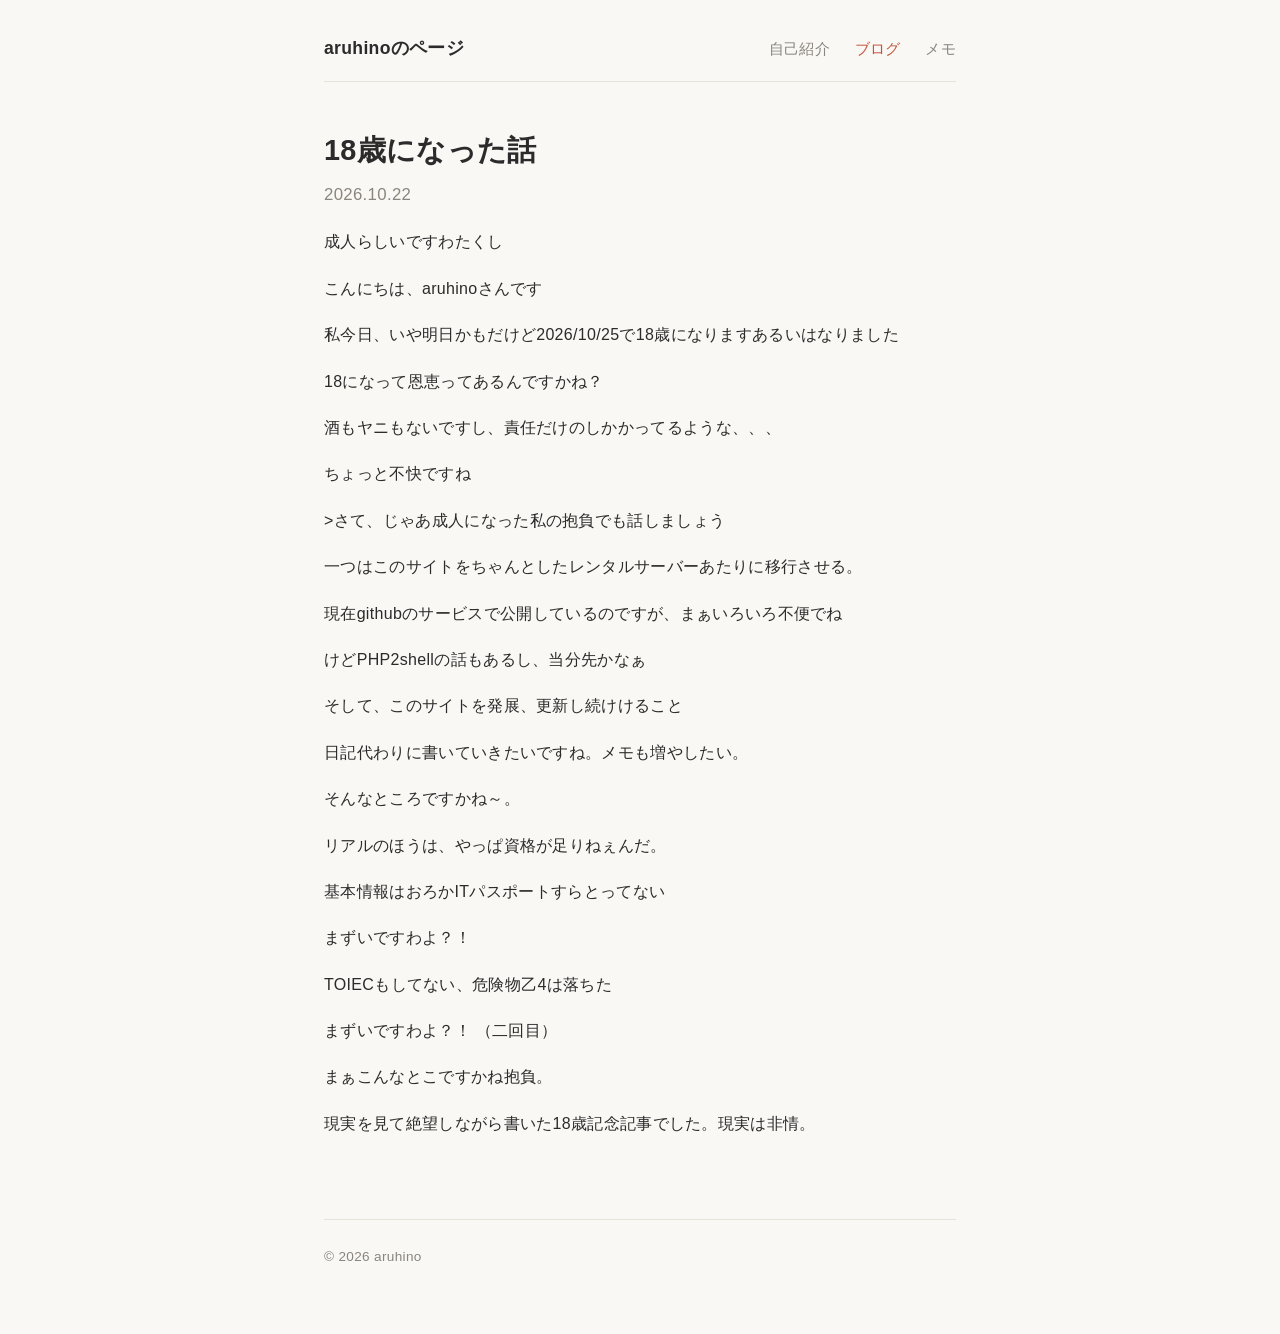
==== 2026-10-24.html @ 7f4363ee "Add files via upload" ====
<!DOCTYPE html>
<html lang="ja">
<head>
  <meta charset="UTF-8">
  <meta name="viewport" content="width=device-width, initial-scale=1">
  <title>18歳になった話 | aruhinoのページ</title>
  <!-- blog フォルダの中にあるので、パスの先頭に ../ が付く -->
  <link rel="stylesheet" href=style.css>
</head>
<body>

  <header>
    <a class="site-title" href=index.html>aruhinoのページ</a>
    <nav>
      <a href=index.html>自己紹介</a>
      <a href=blog.html aria-current="page">ブログ</a>
      <a href=memo.html>メモ</a>
    </nav>
  </header>

  <main>
    <article>
      <h1>18歳になった話</h1>
      <p class="lead"><time datetime="2026-10-22">2026.10.22</time></p>

      <!--<p>ここに記事の本文を書きます。段落ごとに &lt;p&gt; で囲みます。</p>

      <h2>見出し</h2>
      <p>新しい記事は、このファイルをコピーして名前を変え(例: 2026-10-23.html)、
      blog.html の一覧にリンクを足せば追加できます。</p>-->
      <h></h>成人らしいですわたくし
      <p>こんにちは、aruhinoさんです</p>
      <p>私今日、いや明日かもだけど2026/10/25で18歳になりますあるいはなりました</p>
      <p>18になって恩恵ってあるんですかね？</p>
      <p>酒もヤニもないですし、責任だけのしかかってるような、、、</p>
      <p>ちょっと不快ですね</p>
      <p>>さて、じゃあ成人になった私の抱負でも話しましょう</p>
      <p>一つはこのサイトをちゃんとしたレンタルサーバーあたりに移行させる。</p>
      <p>現在githubのサービスで公開しているのですが、まぁいろいろ不便でね</p>
      <p>けどPHP2shellの話もあるし、当分先かなぁ</p>
      <p>そして、このサイトを発展、更新し続けけること</p>
      <P>日記代わりに書いていきたいですね。メモも増やしたい。</P>
      <p>そんなところですかね～。</p>
      <p>リアルのほうは、やっぱ資格が足りねぇんだ。</p>
      <p>基本情報はおろかITパスポートすらとってない</p>
      <p>まずいですわよ？！</p>
      <p>TOIECもしてない、危険物乙4は落ちた</p>
      <P>まずいですわよ？！ （二回目）</P>
      <p>まぁこんなとこですかね抱負。</p>
      <p>現実を見て絶望しながら書いた18歳記念記事でした。現実は非情。</p>
    </article>
    </article>
  </main>

  <footer>© 2026 aruhino</footer>

</body>
</html>
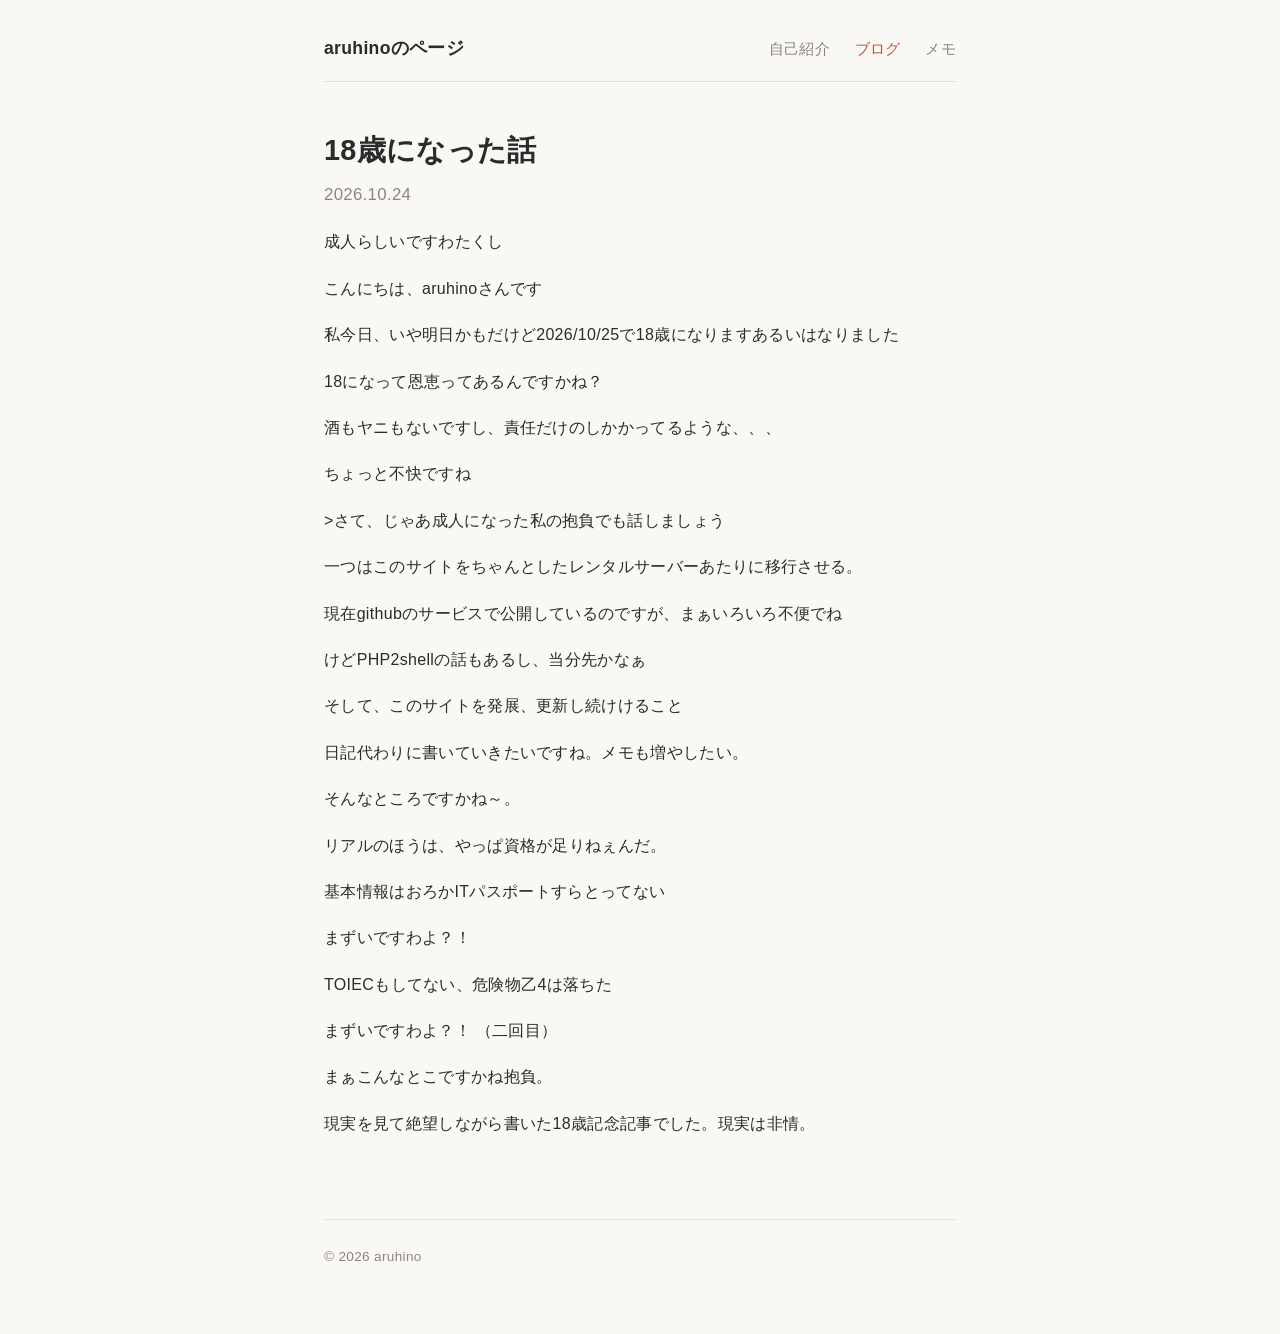
==== commit e98bf426: "Update publication date to 2026-10-24" ====
--- a/2026-10-24.html
+++ b/2026-10-24.html
@@ -21,7 +21,7 @@
   <main>
     <article>
       <h1>18歳になった話</h1>
-      <p class="lead"><time datetime="2026-10-22">2026.10.22</time></p>
+      <p class="lead"><time datetime="2026-10-22">2026.10.24</time></p>
 
       <!--<p>ここに記事の本文を書きます。段落ごとに &lt;p&gt; で囲みます。</p>
 
